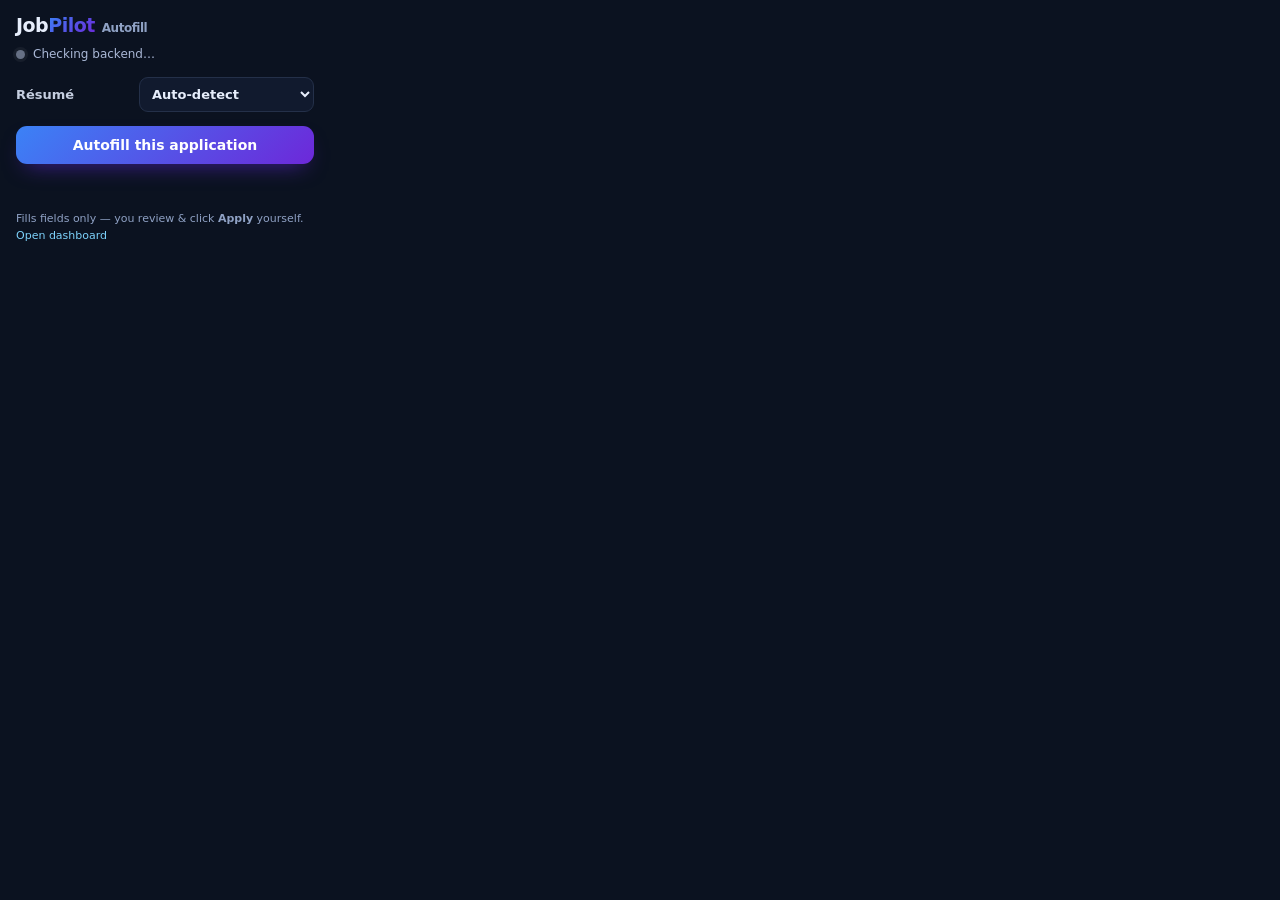
==== browser-extension/popup.html @ 3ac4eeb1 "feat(ext): MV3 autofill extension - popup, service worker, scan + React-safe fill On-demand inject; " ====
<!doctype html>
<html lang="en">
<head>
  <meta charset="utf-8" />
  <link rel="stylesheet" href="popup.css" />
</head>
<body>
  <div class="wrap">
    <div class="brand">Job<span>Pilot</span><em>Autofill</em></div>
    <div class="status"><span class="dot" id="dot"></span><span id="statusText">Checking backend…</span></div>

    <label class="row">Résumé
      <select id="resume">
        <option value="auto">Auto-detect</option>
        <option value="ai">AI / Data</option>
        <option value="bt">Behavioral Tech</option>
      </select>
    </label>

    <button id="go" class="primary">Autofill this application</button>
    <div id="result" class="result"></div>

    <div class="foot">Fills fields only — you review &amp; click <b>Apply</b> yourself.
      <a href="http://127.0.0.1:7777" target="_blank">Open dashboard</a></div>
  </div>
  <script src="popup.js"></script>
</body>
</html>
---- browser-extension/popup.css ----
* { box-sizing: border-box; }
body { margin: 0; width: 330px;
  font-family: "Inter", system-ui, "Segoe UI", Roboto, sans-serif;
  background: #0b1220; color: #e7eefc; }
.wrap { padding: 16px; }
.brand { font: 800 19px/1 "Space Grotesk", system-ui, sans-serif; letter-spacing: -.5px; }
.brand span { background: linear-gradient(135deg, #3b82f6, #6d28d9);
  -webkit-background-clip: text; background-clip: text; color: transparent; }
.brand em { font-style: normal; font-size: 12px; font-weight: 600; color: #8fa1c4; margin-left: 7px; }
.status { display: flex; align-items: center; gap: 8px; font-size: 12px; color: #aab8d6; margin: 12px 0 16px; }
.dot { width: 9px; height: 9px; border-radius: 50%; background: #667085; box-shadow: 0 0 0 3px rgba(255,255,255,.05); }
.dot.up { background: #22c55e; box-shadow: 0 0 0 3px rgba(34,197,94,.18); }
.dot.down { background: #ef4444; box-shadow: 0 0 0 3px rgba(239,68,68,.18); }
.row { display: flex; align-items: center; justify-content: space-between; gap: 10px;
  font-size: 13px; font-weight: 600; color: #c5cee0; margin-bottom: 14px; }
select { flex: 1; max-width: 175px; background: #111a2e; color: #e7eefc;
  border: 1px solid #243049; border-radius: 9px; padding: 8px; font: inherit; font-size: 13px; }
.primary { width: 100%; border: 0; border-radius: 11px; padding: 12px;
  font: 700 14px/1 "Inter", system-ui, sans-serif; color: #fff;
  background: linear-gradient(135deg, #3b82f6, #6d28d9);
  box-shadow: 0 10px 22px -10px rgba(99,40,217,.7); cursor: pointer; }
.primary:hover { filter: brightness(1.07); }
.primary:disabled { opacity: .6; cursor: default; }
.result { min-height: 18px; margin-top: 12px; font-size: 13px; color: #dbe3f5; }
.result .amber { color: #fbbf24; }
.result .err { color: #fca5a5; }
.result .meta { color: #8fa1c4; font-size: 11px; margin-top: 4px; }
.foot { margin-top: 16px; font-size: 11px; color: #8fa1c4; line-height: 1.55; }
.foot a { color: #7dd3fc; text-decoration: none; }
.foot a:hover { text-decoration: underline; }
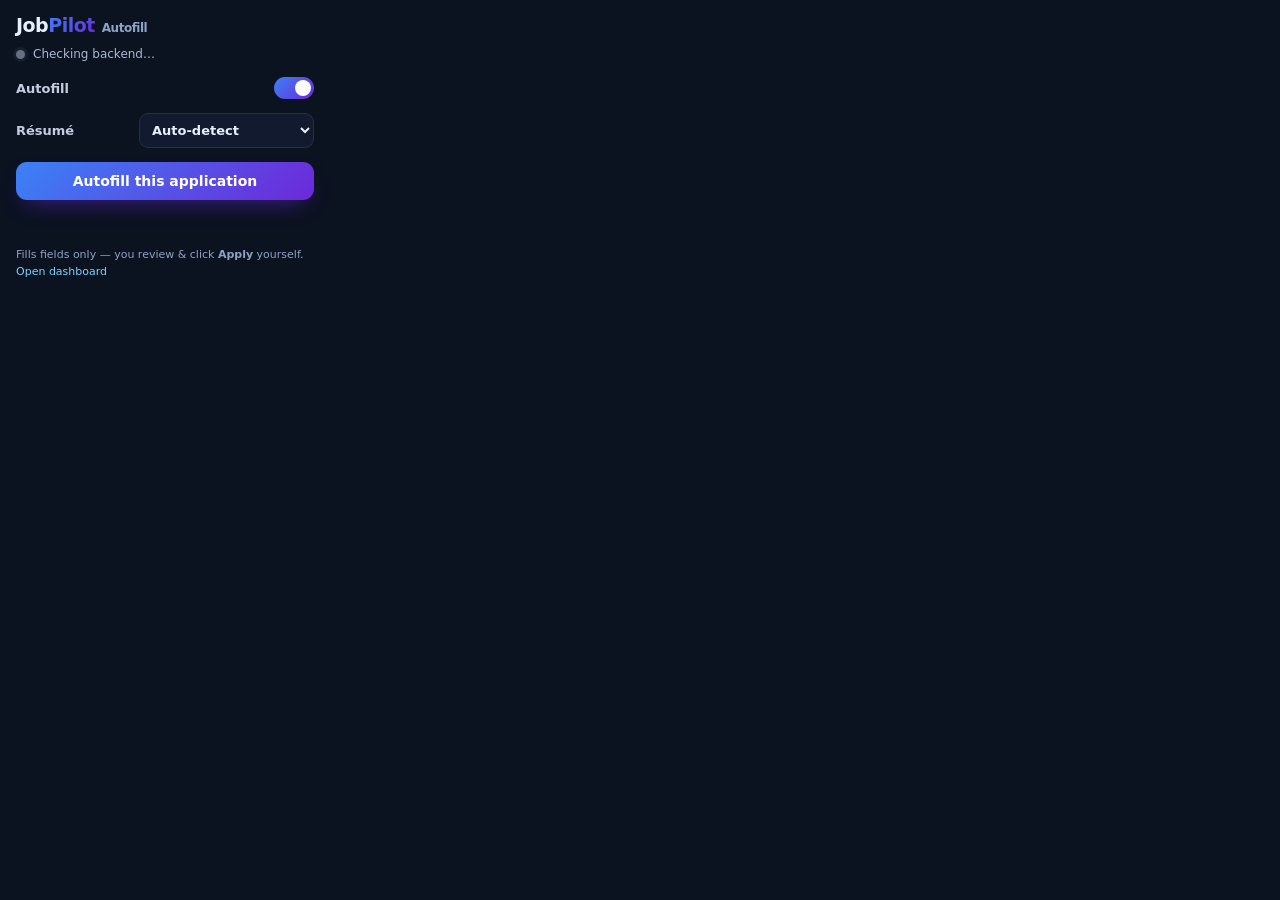
==== commit e4624fb2: "Add Greenhouse autofill, Workday multipage, essay + profile sync - Extension: Greenhouse content scr" ====
--- a/browser-extension/popup.html
+++ b/browser-extension/popup.html
@@ -8,6 +8,11 @@
   <div class="wrap">
     <div class="brand">Job<span>Pilot</span><em>Autofill</em></div>
     <div class="status"><span class="dot" id="dot"></span><span id="statusText">Checking backend…</span></div>
+
+    <label class="row">Autofill
+      <span class="switch"><input type="checkbox" id="enabled" checked><i></i></span>
+    </label>
+    <div id="offNote" class="offnote" hidden>Autofill is <b>off</b> — the pill won't appear on job pages and nothing gets filled. Flip the switch to re-enable.</div>
 
     <label class="row">Résumé
       <select id="resume">
--- a/browser-extension/popup.css
+++ b/browser-extension/popup.css
@@ -15,6 +15,17 @@
   font-size: 13px; font-weight: 600; color: #c5cee0; margin-bottom: 14px; }
 select { flex: 1; max-width: 175px; background: #111a2e; color: #e7eefc;
   border: 1px solid #243049; border-radius: 9px; padding: 8px; font: inherit; font-size: 13px; }
+.switch { position: relative; width: 40px; height: 22px; flex: none; }
+.switch input { position: absolute; inset: 0; margin: 0; opacity: 0; cursor: pointer; z-index: 1; }
+.switch i { display: block; width: 100%; height: 100%; border-radius: 999px; background: #243049;
+  transition: background .15s; }
+.switch i::after { content: ""; position: absolute; top: 3px; left: 3px; width: 16px; height: 16px;
+  border-radius: 50%; background: #8fa1c4; transition: left .15s, background .15s; }
+.switch input:checked + i { background: linear-gradient(135deg, #3b82f6, #6d28d9); }
+.switch input:checked + i::after { left: 21px; background: #fff; }
+.offnote { font-size: 12px; color: #fbbf24; line-height: 1.5; margin: -6px 0 14px;
+  background: rgba(251,191,36,.08); border: 1px solid rgba(251,191,36,.25);
+  border-radius: 9px; padding: 8px 10px; }
 .primary { width: 100%; border: 0; border-radius: 11px; padding: 12px;
   font: 700 14px/1 "Inter", system-ui, sans-serif; color: #fff;
   background: linear-gradient(135deg, #3b82f6, #6d28d9);
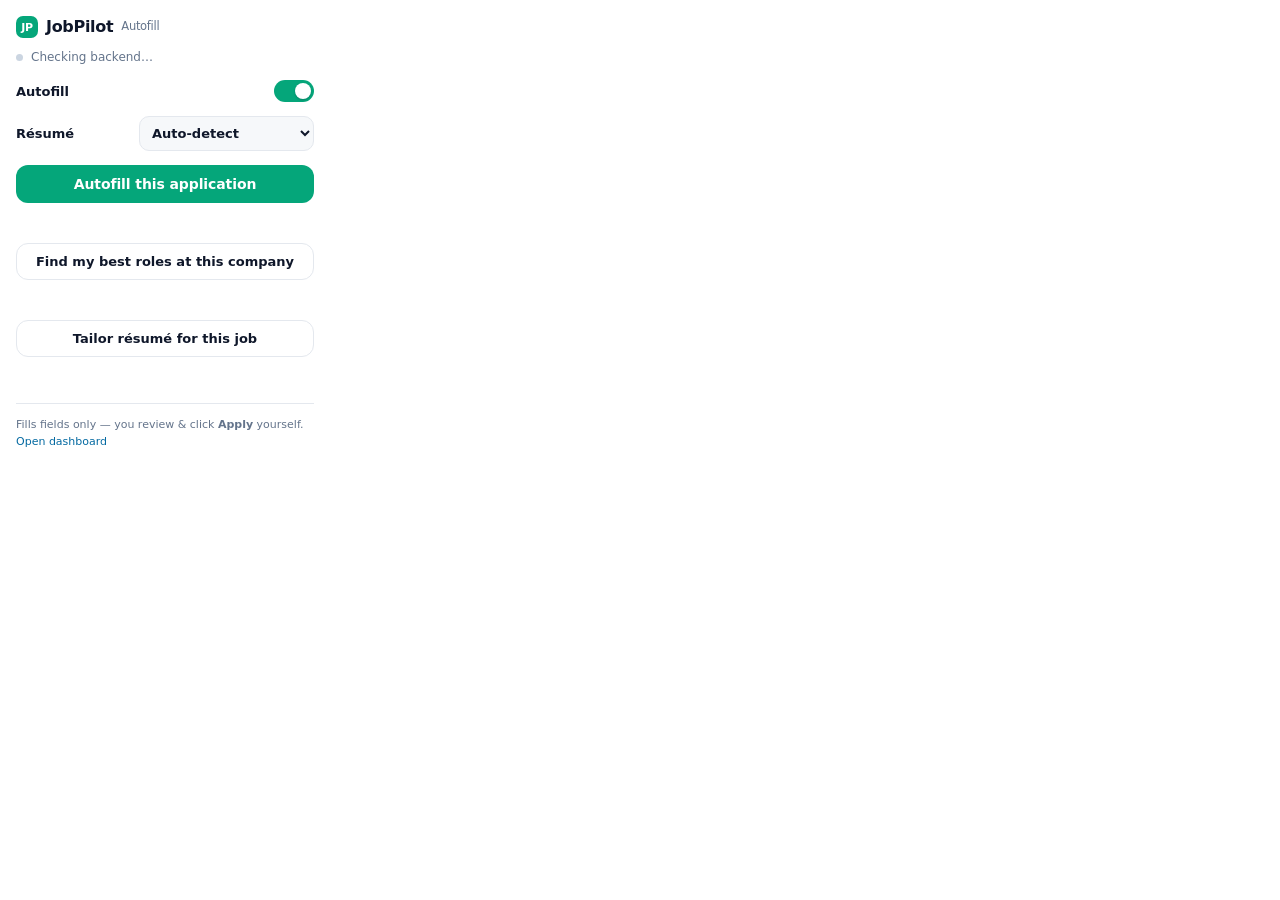
==== commit 0012db14: "Fix autofill self-reload loop and four wrong-fill bugs; JobRight-style UI The extension was bricking" ====
--- a/browser-extension/popup.html
+++ b/browser-extension/popup.html
@@ -6,7 +6,7 @@
 </head>
 <body>
   <div class="wrap">
-    <div class="brand">Job<span>Pilot</span><em>Autofill</em></div>
+    <div class="brand"><span class="logo">JP</span>JobPilot<em>Autofill</em></div>
     <div class="status"><span class="dot" id="dot"></span><span id="statusText">Checking backend…</span></div>
 
     <label class="row">Autofill
@@ -25,6 +25,12 @@
     <button id="go" class="primary">Autofill this application</button>
     <div id="result" class="result"></div>
 
+    <button id="scan" class="secondary">Find my best roles at this company</button>
+    <div id="scanResult" class="result"></div>
+
+    <button id="tailorBtn" class="secondary">Tailor résumé for this job</button>
+    <div id="tailorResult" class="result"></div>
+
     <div class="foot">Fills fields only — you review &amp; click <b>Apply</b> yourself.
       <a href="http://127.0.0.1:7777" target="_blank">Open dashboard</a></div>
   </div>
--- a/browser-extension/popup.css
+++ b/browser-extension/popup.css
@@ -1,41 +1,90 @@
+/* JobRight-style: light card, one green action, hairline dividers.
+   Follows the system theme so it doesn't glare at night. */
 * { box-sizing: border-box; }
+:root {
+  --g: #05a67a; --g2: #04916a;
+  --bg: #fff; --fg: #0f172a; --mut: #64748b; --bd: #e4e8ee; --sub: #f6f8fa;
+  --amb: #b45309; --ambg: #fff8ec; --ambd: #fde3b8; --link: #0369a1;
+}
+@media (prefers-color-scheme: dark) {
+  :root {
+    --bg: #151a22; --fg: #e9edf3; --mut: #98a3b3; --bd: #2a323d; --sub: #1d232c;
+    --amb: #f0b45e; --ambg: #2a2113; --ambd: #4a3a1c; --link: #7dd3fc;
+  }
+}
 body { margin: 0; width: 330px;
-  font-family: "Inter", system-ui, "Segoe UI", Roboto, sans-serif;
-  background: #0b1220; color: #e7eefc; }
+  font-family: -apple-system, "Segoe UI", Inter, Roboto, system-ui, sans-serif;
+  background: var(--bg); color: var(--fg); }
 .wrap { padding: 16px; }
-.brand { font: 800 19px/1 "Space Grotesk", system-ui, sans-serif; letter-spacing: -.5px; }
-.brand span { background: linear-gradient(135deg, #3b82f6, #6d28d9);
-  -webkit-background-clip: text; background-clip: text; color: transparent; }
-.brand em { font-style: normal; font-size: 12px; font-weight: 600; color: #8fa1c4; margin-left: 7px; }
-.status { display: flex; align-items: center; gap: 8px; font-size: 12px; color: #aab8d6; margin: 12px 0 16px; }
-.dot { width: 9px; height: 9px; border-radius: 50%; background: #667085; box-shadow: 0 0 0 3px rgba(255,255,255,.05); }
-.dot.up { background: #22c55e; box-shadow: 0 0 0 3px rgba(34,197,94,.18); }
-.dot.down { background: #ef4444; box-shadow: 0 0 0 3px rgba(239,68,68,.18); }
+
+.brand { display: flex; align-items: center; gap: 8px;
+  font: 650 16px/1 -apple-system, "Segoe UI", Inter, system-ui, sans-serif; letter-spacing: -.3px; }
+.brand .logo { display: flex; align-items: center; justify-content: center;
+  width: 22px; height: 22px; border-radius: 7px; background: var(--g); color: #fff;
+  font-size: 11px; font-weight: 700; letter-spacing: -.3px; flex: none; }
+.brand em { font-style: normal; font-size: 11.5px; font-weight: 500; color: var(--mut); }
+
+.status { display: flex; align-items: center; gap: 8px; font-size: 12px; color: var(--mut);
+  margin: 12px 0 16px; }
+.dot { width: 7px; height: 7px; border-radius: 50%; background: #cbd5e1; flex: none; }
+.dot.up { background: var(--g); }
+.dot.down { background: #ef4444; }
+
 .row { display: flex; align-items: center; justify-content: space-between; gap: 10px;
-  font-size: 13px; font-weight: 600; color: #c5cee0; margin-bottom: 14px; }
-select { flex: 1; max-width: 175px; background: #111a2e; color: #e7eefc;
-  border: 1px solid #243049; border-radius: 9px; padding: 8px; font: inherit; font-size: 13px; }
+  font-size: 13px; font-weight: 600; color: var(--fg); margin-bottom: 14px; }
+select { flex: 1; max-width: 175px; background: var(--sub); color: var(--fg);
+  border: 1px solid var(--bd); border-radius: 10px; padding: 8px; font: inherit; font-size: 13px;
+  cursor: pointer; }
+select:focus { outline: none; border-color: var(--g); }
+
 .switch { position: relative; width: 40px; height: 22px; flex: none; }
 .switch input { position: absolute; inset: 0; margin: 0; opacity: 0; cursor: pointer; z-index: 1; }
-.switch i { display: block; width: 100%; height: 100%; border-radius: 999px; background: #243049;
+.switch i { display: block; width: 100%; height: 100%; border-radius: 999px; background: var(--bd);
   transition: background .15s; }
 .switch i::after { content: ""; position: absolute; top: 3px; left: 3px; width: 16px; height: 16px;
-  border-radius: 50%; background: #8fa1c4; transition: left .15s, background .15s; }
-.switch input:checked + i { background: linear-gradient(135deg, #3b82f6, #6d28d9); }
-.switch input:checked + i::after { left: 21px; background: #fff; }
-.offnote { font-size: 12px; color: #fbbf24; line-height: 1.5; margin: -6px 0 14px;
-  background: rgba(251,191,36,.08); border: 1px solid rgba(251,191,36,.25);
-  border-radius: 9px; padding: 8px 10px; }
-.primary { width: 100%; border: 0; border-radius: 11px; padding: 12px;
-  font: 700 14px/1 "Inter", system-ui, sans-serif; color: #fff;
-  background: linear-gradient(135deg, #3b82f6, #6d28d9);
-  box-shadow: 0 10px 22px -10px rgba(99,40,217,.7); cursor: pointer; }
-.primary:hover { filter: brightness(1.07); }
+  border-radius: 50%; background: #fff; box-shadow: 0 1px 2px rgba(15,23,42,.25);
+  transition: left .15s; }
+.switch input:checked + i { background: var(--g); }
+.switch input:checked + i::after { left: 21px; }
+
+.offnote { font-size: 12px; color: var(--amb); line-height: 1.5; margin: -6px 0 14px;
+  background: var(--ambg); border: 1px solid var(--ambd); border-radius: 10px; padding: 8px 10px; }
+
+.primary { width: 100%; border: 0; border-radius: 12px; padding: 12px;
+  font: 650 14px/1 -apple-system, "Segoe UI", Inter, system-ui, sans-serif; color: #fff;
+  background: var(--g); cursor: pointer; letter-spacing: -.1px; }
+.primary:hover { background: var(--g2); }
 .primary:disabled { opacity: .6; cursor: default; }
-.result { min-height: 18px; margin-top: 12px; font-size: 13px; color: #dbe3f5; }
-.result .amber { color: #fbbf24; }
-.result .err { color: #fca5a5; }
-.result .meta { color: #8fa1c4; font-size: 11px; margin-top: 4px; }
-.foot { margin-top: 16px; font-size: 11px; color: #8fa1c4; line-height: 1.55; }
-.foot a { color: #7dd3fc; text-decoration: none; }
+
+.secondary { width: 100%; margin-top: 10px; border: 1px solid var(--bd); border-radius: 12px;
+  padding: 11px; font: 600 13px/1 -apple-system, "Segoe UI", Inter, system-ui, sans-serif;
+  color: var(--fg); background: var(--bg); cursor: pointer; }
+.secondary:hover { background: var(--sub); }
+.secondary:disabled { opacity: .6; cursor: default; }
+
+.rolerow { display: flex; align-items: flex-start; gap: 8px; padding: 8px 0;
+  border-bottom: 1px solid var(--bd); }
+.rolerow:last-child { border-bottom: 0; }
+.rolebody { flex: 1; min-width: 0; }
+.rolebody a { color: var(--link); text-decoration: none; font-size: 12.5px; font-weight: 600;
+  display: block; overflow: hidden; text-overflow: ellipsis; white-space: nowrap; }
+.rolebody a:hover { text-decoration: underline; }
+.scorebadge { flex: none; min-width: 26px; text-align: center;
+  font: 700 11px/1.7 -apple-system, Inter, sans-serif; color: var(--mut); background: var(--sub);
+  border: 1px solid var(--bd); border-radius: 7px; padding: 1px 4px; }
+.scorebadge.hot { color: #fff; border-color: var(--g); background: var(--g); }
+.savebtn { flex: none; border: 1px solid var(--bd); background: var(--bg); color: var(--fg);
+  border-radius: 8px; font: 600 10.5px/1 -apple-system, Inter, sans-serif; padding: 6px 8px;
+  cursor: pointer; }
+.savebtn:hover { background: var(--sub); }
+
+.result { min-height: 18px; margin-top: 12px; font-size: 13px; color: var(--fg); }
+.result .amber { color: var(--amb); font-weight: 600; }
+.result .err { color: #dc2626; }
+.result .ok { color: var(--g); font-weight: 600; }
+.result .meta { color: var(--mut); font-size: 11px; margin-top: 4px; }
+
+.foot { margin-top: 16px; padding-top: 12px; border-top: 1px solid var(--bd);
+  font-size: 11px; color: var(--mut); line-height: 1.55; }
+.foot a { color: var(--link); text-decoration: none; }
 .foot a:hover { text-decoration: underline; }
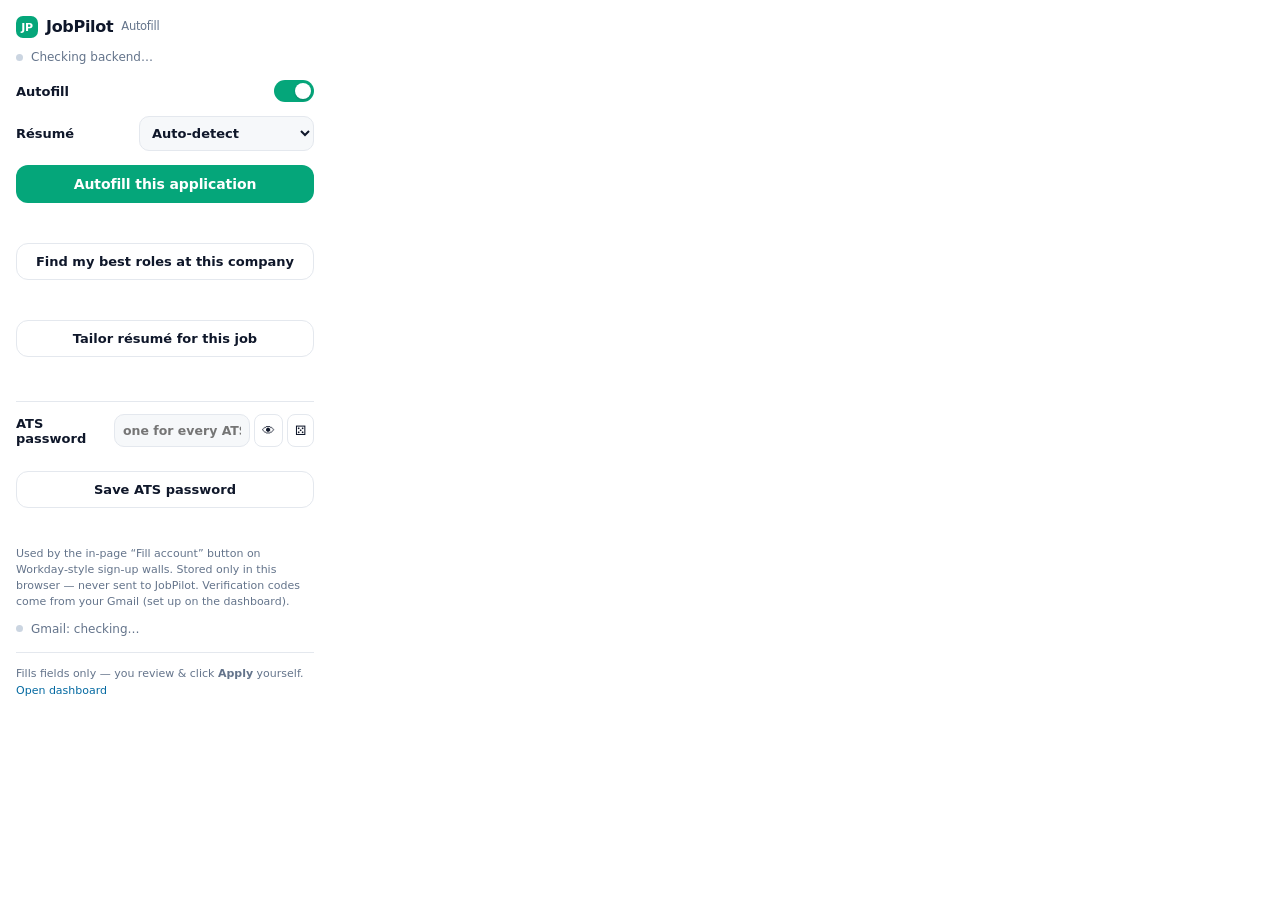
==== commit 84d62457: "JobRight takeover: JobRight-look dashboard, ext v1.13 auto-run panel, MapperApplier bot, Gmail + har" ====
--- a/browser-extension/popup.html
+++ b/browser-extension/popup.html
@@ -31,6 +31,20 @@
     <button id="tailorBtn" class="secondary">Tailor résumé for this job</button>
     <div id="tailorResult" class="result"></div>
 
+    <div class="pw">
+      <label class="row" for="atsPw">ATS password
+        <span class="pwrow">
+          <input type="password" id="atsPw" placeholder="one for every ATS account" autocomplete="off" spellcheck="false">
+          <button id="pwShow" class="mini" type="button" title="Show / hide">👁</button>
+          <button id="pwGen" class="mini" type="button" title="Generate a strong one">⚄</button>
+        </span>
+      </label>
+      <button id="pwSave" class="secondary">Save ATS password</button>
+      <div id="pwResult" class="result"></div>
+      <div class="meta">Used by the in-page “Fill account” button on Workday-style sign-up walls. Stored only in this browser — never sent to JobPilot. Verification codes come from your Gmail (set up on the dashboard).</div>
+    </div>
+    <div class="status"><span class="dot" id="gdot"></span><span id="gmailText">Gmail: checking…</span></div>
+
     <div class="foot">Fills fields only — you review &amp; click <b>Apply</b> yourself.
       <a href="http://127.0.0.1:7777" target="_blank">Open dashboard</a></div>
   </div>
--- a/browser-extension/popup.css
+++ b/browser-extension/popup.css
@@ -83,6 +83,19 @@
 .result .err { color: #dc2626; }
 .result .ok { color: var(--g); font-weight: 600; }
 .result .meta { color: var(--mut); font-size: 11px; margin-top: 4px; }
+.review-state { margin-top: 8px; padding: 8px 10px; border: 1px solid var(--ambd);
+  border-radius: 9px; color: var(--amb); background: var(--ambg); font-size: 11.5px;
+  line-height: 1.45; font-weight: 600; }
+
+.pw { margin-top: 14px; padding-top: 12px; border-top: 1px solid var(--bd); }
+.pwrow { display: flex; gap: 4px; flex: 1; max-width: 200px; }
+.pwrow input { flex: 1; min-width: 0; background: var(--sub); color: var(--fg); border: 1px solid var(--bd);
+  border-radius: 10px; padding: 8px; font: inherit; font-size: 12.5px; }
+.pwrow input:focus { outline: none; border-color: var(--g); }
+.mini { flex: none; border: 1px solid var(--bd); background: var(--bg); color: var(--fg); border-radius: 8px;
+  padding: 0 7px; cursor: pointer; font-size: 13px; }
+.mini:hover { background: var(--sub); }
+.pw .meta { color: var(--mut); font-size: 11px; line-height: 1.45; margin-top: 8px; }
 
 .foot { margin-top: 16px; padding-top: 12px; border-top: 1px solid var(--bd);
   font-size: 11px; color: var(--mut); line-height: 1.55; }
